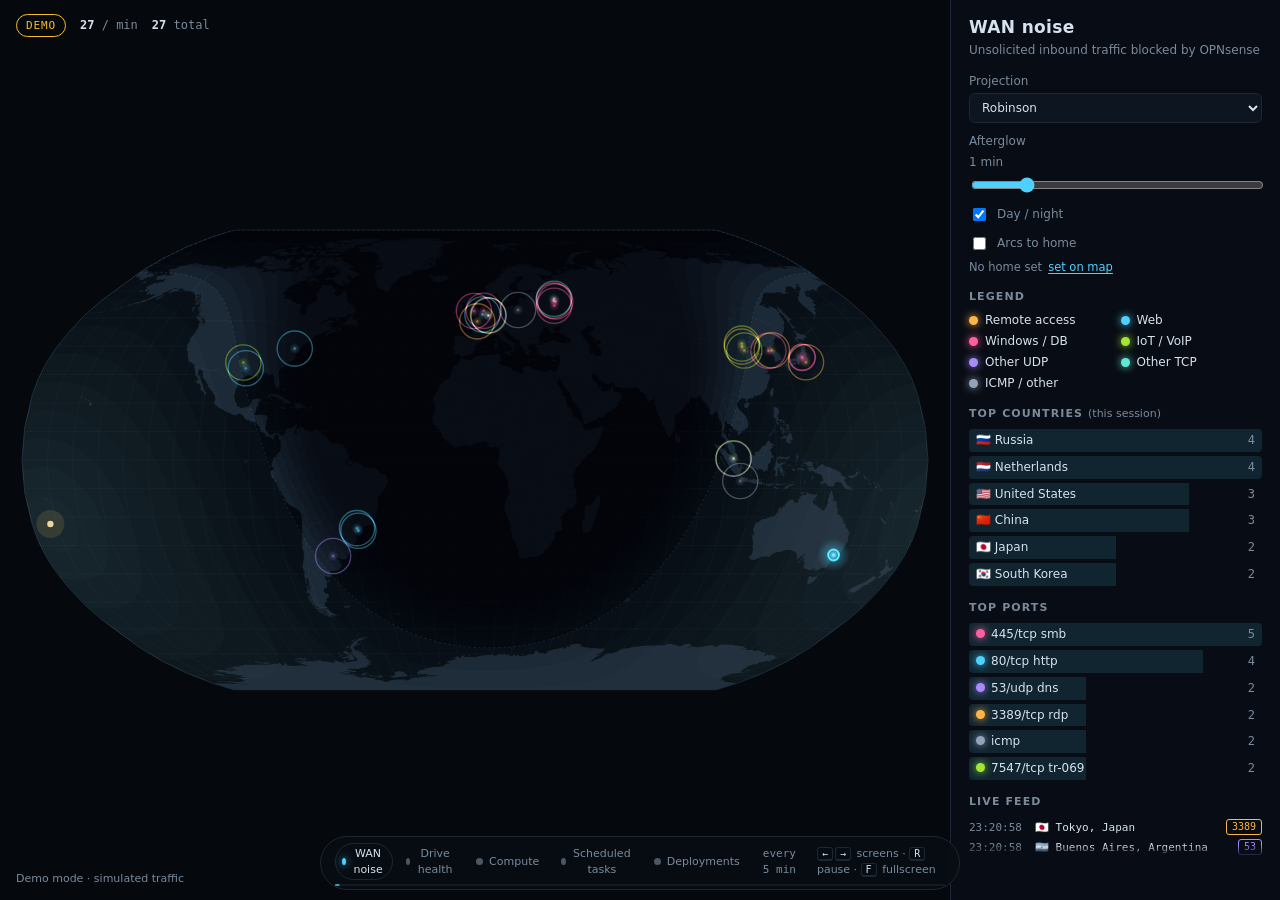
==== dashboard/static/index.html @ 75bf3685 "Export from homelab@262cb14" ====
<!doctype html>
<html lang="en">
<head>
<meta charset="utf-8">
<meta name="viewport" content="width=device-width, initial-scale=1">
<title>Rack Dashboard</title>
<link rel="stylesheet" href="style.css">
<link rel="stylesheet" href="smart.css">
<link rel="stylesheet" href="compute.css">
<link rel="stylesheet" href="tasks.css">
<link rel="stylesheet" href="deploy.css">
</head>
<body data-screen="noise">
<div id="screens">

  <!-- ===== Screen 1: WAN noise map ===== -->
  <section class="screen active" data-id="noise" data-title="WAN noise">
    <div id="app">
      <main id="stage">
        <svg id="map" aria-label="World map"></svg>
        <canvas id="fx"></canvas>
        <div id="hud">
          <span id="status" class="pill">connecting…</span>
          <span class="hud-stat"><b id="rate">0</b> / min</span>
          <span class="hud-stat"><b id="total">0</b> total</span>
        </div>
        <div id="tooltip" hidden></div>
        <div id="credit"></div>
      </main>

      <aside id="panel">
        <header>
          <h1>WAN noise</h1>
          <p class="sub">Unsolicited inbound traffic blocked by OPNsense</p>
        </header>

        <section class="controls">
          <label>Projection
            <select id="projection"></select>
          </label>
          <label>Afterglow <span id="fadeLabel"></span>
            <input id="fade" type="range" min="10" max="300" step="5">
          </label>
          <label class="check"><input id="dayNight" type="checkbox"> Day / night</label>
          <label class="check"><input id="arcs" type="checkbox"> Arcs to home</label>
          <div id="homeRow" class="hint"></div>
        </section>

        <section>
          <h2>Legend</h2>
          <ul id="legend"></ul>
        </section>

        <section>
          <h2>Top countries <span class="muted">(this session)</span></h2>
          <ol id="topCountries" class="bars"></ol>
        </section>

        <section>
          <h2>Top ports</h2>
          <ol id="topPorts" class="bars"></ol>
        </section>

        <section class="grow">
          <h2>Live feed</h2>
          <ul id="feed"></ul>
        </section>

        <footer class="keys">
          <kbd>P</kbd> projection · <kbd>H</kbd> panel
        </footer>
      </aside>
    </div>
  </section>

  <!-- ===== Screen 2: drive health (SMART) ===== -->
  <section class="screen" data-id="smart" data-title="Drive health">
    <div id="smart">
      <header class="smart-head">
        <div>
          <h1>Drive health</h1>
          <p class="sub">SMART data reported by each machine's agent</p>
        </div>
        <div id="smartSummary" class="chips"></div>
      </header>
      <div id="smartHosts" class="hosts"></div>
      <p id="smartEmpty" class="empty" hidden>No reports yet. Install an agent on a machine (see <code>dashboard/agents/README.md</code>).</p>
    </div>
  </section>

  <!-- ===== Screen 3: compute ===== -->
  <section class="screen" data-id="compute" data-title="Compute">
    <div id="compute">
      <header class="smart-head">
        <div>
          <h1>Compute</h1>
          <p class="sub">CPU, memory, GPU, network and disk, sampled every 10 s · charts show the last hour</p>
        </div>
        <div id="computeSummary" class="chips"></div>
      </header>
      <div id="computeHosts" class="chosts"></div>
      <p id="computeEmpty" class="empty" hidden>No metrics yet. Agents send them every 10 seconds once updated (see <code>dashboard/agents/README.md</code>).</p>
    </div>
  </section>

  <!-- ===== Screen 4: scheduled tasks ===== -->
  <section class="screen" data-id="tasks" data-title="Scheduled tasks">
    <div id="tasks">
      <header class="smart-head">
        <div>
          <h1>Scheduled tasks</h1>
          <p class="sub">Tasks in the <code>\Homelab\</code> folder of Task Scheduler on each host · mirror jobs report their own results</p>
        </div>
        <div id="tasksSummary" class="chips"></div>
      </header>
      <div id="tasksList"></div>
      <p id="tasksEmpty" class="empty" hidden>No scheduled tasks reported yet. Mirror jobs are defined in <code>backups/tasks.json</code> and created by Deploy all (see <code>backups/README.md</code>).</p>
    </div>
  </section>

  <!-- ===== Screen 5: deployments ===== -->
  <section class="screen" data-id="deploy" data-title="Deployments">
    <div id="deploy">
      <header class="smart-head">
        <div>
          <h1>Deployments</h1>
          <p class="sub">Each host pulls <code>main</code> by itself (optiplex-management every 2 min, the others every 15 min). Deploy all makes them all do it now.</p>
        </div>
        <div class="dhead-right">
          <div id="deploySummary" class="chips"></div>
          <div class="dactions"><span id="deployNote"></span><button id="deployAllBtn" type="button">Deploy all</button></div>
        </div>
      </header>
      <table class="dtable">
        <thead><tr><th>Host</th><th>Branch</th><th>Commit</th><th>Last check</th><th>Last change</th><th>Result</th><th>Git / agent</th><th></th></tr></thead>
        <tbody id="deployRows"></tbody>
      </table>
      <p id="deployEmpty" class="empty" hidden>No hosts reporting yet.</p>
      <p class="dhint">Hosts pick a deploy request up within 10 s and finish within about a minute. From a terminal:
        <code>curl -X POST -H 'X-Rack-Deploy: 1' http://optiplex-management.home.arpa:8080/api/deploy</code></p>
    </div>
  </section>

</div>

<!-- slideshow controls -->
<nav id="rotator" aria-label="Screens">
  <div id="dots"></div>
  <span id="rotState" class="rot-state"></span>
  <span class="rot-keys"><kbd>←</kbd><kbd>→</kbd> screens · <kbd>R</kbd> pause · <kbd>F</kbd> fullscreen</span>
  <div id="progress"><div id="progressFill"></div></div>
</nav>

<script src="vendor/d3.min.js"></script>
<script src="vendor/d3-geo-projection.min.js"></script>
<script src="vendor/topojson-client.min.js"></script>
<script src="transition.js"></script>
<script src="screens.js"></script>
<script src="noise.js"></script>
<script src="smart.js"></script>
<script src="compute.js"></script>
<script src="tasks.js"></script>
<script src="deploy.js"></script>
</body>
</html>
---- dashboard/static/style.css ----
:root {
  --bg: #05080d;
  --ocean: #060c13;
  --land: #1a2735;
  --border: #2b3c4d;
  --grat: rgba(120, 160, 200, 0.07);
  --text: #d6e2ee;
  --muted: #7a8b9c;
  --panel: rgba(9, 14, 21, 0.92);
  --line: #1c2733;
  --accent: #4fd1ff;
  --font: "Inter", system-ui, -apple-system, "Segoe UI", sans-serif;
  --mono: "JetBrains Mono", ui-monospace, "Cascadia Mono", Consolas, monospace;
}
* { box-sizing: border-box; }
html, body { margin: 0; height: 100%; background: var(--bg); color: var(--text); font: 13px/1.4 var(--font); overflow: hidden; }

#app { display: flex; height: 100vh; }
#stage { position: relative; flex: 1; min-width: 0; }
#map, #fx { position: absolute; inset: 0; width: 100%; height: 100%; display: block; }
#fx { pointer-events: none; }

#map .sphere { fill: var(--ocean); stroke: #1d2a37; stroke-width: 1; }
#map .grat { fill: none; stroke: var(--grat); stroke-width: 0.6; }
#map .land { fill: var(--land); }
#map .borders { fill: none; stroke: var(--border); stroke-width: 0.5; }
#map .day { fill: #9cc4ff; fill-opacity: 0.012; stroke: none; pointer-events: none; }
#map .night { fill: #01040a; fill-opacity: 0.16; stroke: none; pointer-events: none; }
#map .terminator { fill: none; stroke: #6f9fd8; stroke-opacity: 0.22; stroke-width: 0.8; stroke-dasharray: 2 3; }
#map .sun { fill: #ffe9a8; opacity: 0.9; }
#map .sun-glow { fill: #ffd56a; opacity: 0.12; }
#map .home { fill: none; stroke: #fff; stroke-width: 1.2; opacity: 0.8; }

#hud { position: absolute; top: 14px; left: 16px; display: flex; gap: 14px; align-items: center; font-family: var(--mono); font-size: 12px; color: var(--muted); }
#hud b { color: var(--text); font-weight: 600; }
.pill { padding: 3px 9px; border-radius: 999px; border: 1px solid currentColor; font-size: 11px; letter-spacing: 0.08em; text-transform: uppercase; }
.pill.live { color: #4ade80; }
.pill.demo { color: #fbbf24; }
.pill.off  { color: #f87171; }

#credit { position: absolute; left: 16px; bottom: 10px; font-size: 11px; color: var(--muted); }
#credit a { color: var(--muted); }

#tooltip { position: absolute; pointer-events: none; background: var(--panel); border: 1px solid var(--line); padding: 6px 9px; border-radius: 6px; font-family: var(--mono); font-size: 11px; white-space: nowrap; }

#panel { width: 330px; flex: none; background: var(--panel); border-left: 1px solid var(--line); display: flex; flex-direction: column; padding: 16px 18px; gap: 14px; overflow-y: auto; }
#panel.hidden { display: none; }
#panel h1 { margin: 0; font-size: 17px; letter-spacing: 0.02em; }
#panel h2 { margin: 0 0 8px; font-size: 11px; font-weight: 600; letter-spacing: 0.1em; text-transform: uppercase; color: var(--muted); }
.sub { margin: 2px 0 0; color: var(--muted); font-size: 12px; }
.muted { color: var(--muted); font-weight: 400; text-transform: none; letter-spacing: 0; }

.controls { display: grid; gap: 10px; }
.controls label { display: grid; gap: 4px; font-size: 12px; color: var(--muted); }
.controls label.check { display: flex; align-items: center; gap: 8px; }
select, input[type=range] { width: 100%; accent-color: var(--accent); }
select { background: #0d1520; color: var(--text); border: 1px solid var(--line); border-radius: 6px; padding: 6px 8px; font: inherit; }

#legend { list-style: none; margin: 0; padding: 0; display: grid; grid-template-columns: 1fr 1fr; gap: 4px 10px; font-size: 12px; }
#legend li { display: flex; align-items: center; gap: 7px; }
.dot { width: 9px; height: 9px; border-radius: 50%; flex: none; box-shadow: 0 0 8px currentColor; background: currentColor; }

.bars { list-style: none; margin: 0; padding: 0; display: grid; gap: 4px; }
.bars li { position: relative; display: flex; justify-content: space-between; padding: 3px 7px; font-size: 12px; border-radius: 4px; overflow: hidden; }
.bars li .fill { position: absolute; inset: 0 auto 0 0; background: rgba(79, 209, 255, 0.12); z-index: 0; }
.bars li span { position: relative; z-index: 1; }
.bars li .n { font-family: var(--mono); color: var(--muted); }

.grow { flex: 1 0 auto; min-height: 220px; display: flex; flex-direction: column; }
#feed { list-style: none; margin: 0; padding: 0; overflow: hidden; font-family: var(--mono); font-size: 11px;
  -webkit-mask-image: linear-gradient(to bottom, #000 70%, transparent); mask-image: linear-gradient(to bottom, #000 70%, transparent); }
#feed li { display: grid; grid-template-columns: 58px 1fr auto; gap: 8px; align-items: center; height: 20px; overflow: hidden;
  transition: height 0.3s ease-out, opacity 0.5s ease-out, transform 0.4s ease-out; }
#feed li.enter { height: 0; opacity: 0; transform: translateX(-8px); }
#feed .ts { color: var(--muted); }
#feed .where { overflow: hidden; text-overflow: ellipsis; white-space: nowrap; }
#feed .port { padding: 0 5px; border-radius: 3px; border: 1px solid currentColor; font-size: 10px; }

.keys { color: var(--muted); font-size: 11px; }
kbd { font-family: var(--mono); font-size: 10px; border: 1px solid var(--line); border-bottom-width: 2px; border-radius: 3px; padding: 0 4px; color: var(--text); }

@media (max-width: 760px) {
  #app { flex-direction: column; }
  #stage { flex: 1 1 60vh; }
  #panel { width: 100%; flex: 0 0 40vh; border-left: none; border-top: 1px solid var(--line); padding: 12px 16px; }
}

.hint { font-size: 11.5px; color: var(--muted); margin-top: -4px; }
.hint button { background: none; border: none; padding: 0; margin-left: 6px; color: var(--accent); font: inherit; cursor: pointer; text-decoration: underline; text-underline-offset: 2px; }
#stage.picking, #stage.picking * { cursor: crosshair; }
#pickBanner { position: absolute; top: 50px; left: 50%; transform: translateX(-50%); background: var(--panel); border: 1px solid var(--accent); color: var(--text); padding: 7px 14px; border-radius: 999px; font-size: 12px; }
---- dashboard/static/smart.css ----
/* ---------- slideshow shell ---------- */
#screens { position: fixed; inset: 0; }
.screen { position: absolute; inset: 0; visibility: hidden; opacity: 0; transition: opacity 0.6s ease, visibility 0s linear 0.6s; }
.screen.active { visibility: visible; opacity: 1; transition: opacity 0.6s ease; }
#app { height: 100%; }

#rotator { position: fixed; left: 50%; bottom: 10px; transform: translateX(-50%); z-index: 50;
  display: flex; align-items: center; gap: 14px; padding: 6px 14px 9px; border-radius: 999px;
  background: rgba(9, 14, 21, 0.75); border: 1px solid var(--line); backdrop-filter: blur(6px);
  font-size: 11px; color: var(--muted); opacity: 0.35; transition: opacity 0.4s ease; }
#rotator.awake, #rotator:hover { opacity: 1; }
#dots { display: flex; gap: 6px; }
.scr { display: flex; align-items: center; gap: 6px; background: none; border: 1px solid transparent; border-radius: 999px;
  padding: 2px 8px 2px 6px; color: var(--muted); font: inherit; cursor: pointer; }
.scr .pip { width: 7px; height: 7px; border-radius: 50%; background: var(--muted); opacity: 0.6; }
.scr.on { color: var(--text); border-color: var(--line); }
.scr.on .pip { background: var(--accent); opacity: 1; box-shadow: 0 0 8px var(--accent); }
.rot-state { font-family: var(--mono); }
.rot-keys kbd { margin-right: 2px; }
#progress { position: absolute; left: 14px; right: 14px; bottom: 3px; height: 2px; border-radius: 2px; background: rgba(255, 255, 255, 0.06); overflow: hidden; }
#progressFill { height: 100%; background: var(--accent); transform-origin: left; transform: scaleX(0); opacity: 0.7; }
#rotator.paused #progress { display: none; }
#credit { bottom: 14px; }

#waveFx { position: fixed; inset: 0; z-index: 40; pointer-events: none; display: none; }
#waveFx.on { display: block; }

/* ---------- health levels ---------- */
:root { --ok: #4ade80; --warn: #fbbf24; --crit: #f87171; --unknown: #94a3b8; }
.lv-ok { --lv: var(--ok); }
.lv-warn { --lv: var(--warn); }
.lv-crit { --lv: var(--crit); }
.lv-unknown { --lv: var(--unknown); }
span.lv-warn, span.lv-crit, span.lv-unknown, .when.lv-warn { color: var(--lv); }
.sd { width: 9px; height: 9px; border-radius: 50%; background: var(--lv, var(--ok)); box-shadow: 0 0 8px var(--lv, var(--ok)); flex: none; }
.drive.lv-ok .sd { box-shadow: none; opacity: 0.8; }
.sd.big { width: 11px; height: 11px; }

/* ---------- drive health screen ---------- */
#smart { height: 100%; overflow-y: auto; padding: 22px 28px 60px; display: flex; flex-direction: column; gap: 16px; }
.smart-head { display: flex; justify-content: space-between; align-items: flex-end; gap: 20px; }
.smart-head h1 { margin: 0; font-size: 20px; letter-spacing: 0.02em; }
.chips { display: flex; gap: 8px; flex-wrap: wrap; justify-content: flex-end; }
.chip { font-family: var(--mono); font-size: 12px; padding: 4px 10px; border-radius: 999px; border: 1px solid var(--line); color: var(--muted); }
.chip.lv-ok, .chip.lv-warn, .chip.lv-crit, .chip.lv-unknown { color: var(--lv); border-color: color-mix(in srgb, var(--lv) 45%, transparent); }
.empty { color: var(--muted); }

.hosts { columns: 2 640px; column-gap: 16px; }
.host { break-inside: avoid; margin: 0 0 16px; background: var(--panel); border: 1px solid var(--line); border-radius: 10px; overflow: hidden;
  border-top: 2px solid var(--lv); }
.host.lv-ok { border-top-color: color-mix(in srgb, var(--ok) 50%, var(--line)); }
.host.stale { opacity: 0.6; border-top-color: var(--warn); }
.host header { display: flex; align-items: center; gap: 10px; padding: 10px 14px; border-bottom: 1px solid var(--line); }
.host h2 { margin: 0; font-size: 15px; font-weight: 600; }
.host .os { font-size: 11px; color: var(--muted); border: 1px solid var(--line); border-radius: 4px; padding: 0 5px; }
.host .count { color: var(--muted); font-size: 12px; }
.host .when { margin-left: auto; font-family: var(--mono); font-size: 11px; color: var(--muted); }
.host-errors { padding: 6px 14px; font-size: 11.5px; color: var(--muted); border-bottom: 1px solid var(--line); }

.drives { padding: 4px 0 6px; }
.drive { display: grid; grid-template-columns: 14px minmax(0, 1fr) 120px 56px 40px 48px 150px; align-items: center; gap: 10px;
  padding: 4px 14px; font-size: 12.5px; }
.drive.head { font-size: 10px; text-transform: uppercase; letter-spacing: 0.1em; color: var(--muted); padding-bottom: 2px; }
.drive:not(.head):nth-child(odd) { background: rgba(255, 255, 255, 0.015); }
.drive.lv-warn, .drive.lv-crit, .drive.lv-unknown { background: color-mix(in srgb, var(--lv) 9%, transparent) !important; }
.dname { display: flex; flex-direction: column; min-width: 0; }
.dname b { font-weight: 500; white-space: nowrap; overflow: hidden; text-overflow: ellipsis; }
.dname .dim { font-size: 10.5px; color: var(--muted); white-space: nowrap; overflow: hidden; text-overflow: ellipsis; }
.tags { display: flex; gap: 4px; flex-wrap: wrap; }
.tag { font-size: 10px; border: 1px solid var(--line); border-radius: 3px; padding: 0 4px; color: var(--muted); white-space: nowrap; }
.tag.outdated { color: var(--warn); border-color: color-mix(in srgb, var(--warn) 45%, transparent); }
.tag.pool { color: var(--accent); border-color: color-mix(in srgb, var(--accent) 35%, transparent); }
.num { text-align: right; }
.metric { color: var(--muted); font-size: 11.5px; white-space: nowrap; overflow: hidden; text-overflow: ellipsis; }
.num.lv-warn, .num.lv-crit { color: var(--lv); font-weight: 600; }
.reasons { grid-column: 2 / -1; display: flex; flex-wrap: wrap; gap: 4px 14px; font-size: 11.5px; margin-top: -1px; }
.notes { grid-column: 2 / -1; font-size: 11px; color: var(--muted); margin-top: -1px; }
.notes span::before { content: "ⓘ "; }
.reasons span::before { content: "▲ "; font-size: 9px; }
.mono { font-family: var(--mono); }

@media (max-width: 760px) {
  .hosts { columns: 1; }
  .drive { grid-template-columns: 14px minmax(0, 1fr) 46px 60px; }
  .drive > :nth-child(3), .drive > :nth-child(4), .drive > :nth-child(6) { display: none; }

}
---- dashboard/static/compute.css ----
/* ---------- compute screen ---------- */
#compute { height: 100%; overflow-y: auto; padding: 22px 28px 60px; display: flex; flex-direction: column; gap: 14px; }
.chosts { display: grid; grid-template-columns: repeat(auto-fit, minmax(640px, 1fr)); gap: 14px; }
.chost { background: var(--panel); border: 1px solid var(--line); border-top: 2px solid var(--lv); border-radius: 10px; overflow: hidden; }
.chost.lv-ok { border-top-color: color-mix(in srgb, var(--ok) 50%, var(--line)); }
.chost.stale { opacity: 0.55; border-top-color: var(--warn); }
.chost header { display: flex; align-items: center; gap: 10px; padding: 9px 14px; border-bottom: 1px solid var(--line); min-width: 0; }
.chost h2 { margin: 0; font-size: 15px; font-weight: 600; white-space: nowrap; }
.chost .os { font-size: 11px; color: var(--muted); border: 1px solid var(--line); border-radius: 4px; padding: 0 5px; }
.chost .model { color: var(--muted); font-size: 11.5px; white-space: nowrap; overflow: hidden; text-overflow: ellipsis; min-width: 0; }
.chost .when { margin-left: auto; font-family: var(--mono); font-size: 11px; color: var(--muted); white-space: nowrap; }
.tag.warn { color: var(--warn); border-color: color-mix(in srgb, var(--warn) 45%, transparent); }
.creasons { display: flex; flex-wrap: wrap; gap: 4px 14px; padding: 5px 14px 0; font-size: 11.5px; }

.cgrid { display: grid; grid-template-columns: repeat(3, minmax(0, 1fr)); gap: 10px 16px; padding: 10px 14px 12px; }
.blk { min-width: 0; display: flex; flex-direction: column; gap: 3px; }
.blk .lab { font-size: 10px; text-transform: uppercase; letter-spacing: 0.1em; color: var(--muted); display: flex; gap: 8px; align-items: center; }
.blk .lab .dim { text-transform: none; letter-spacing: 0; color: var(--muted); opacity: 0.8; white-space: nowrap; overflow: hidden; text-overflow: ellipsis; }
.blk .big { font-family: var(--mono); font-size: 26px; font-weight: 600; line-height: 1.05; }
.blk .big small { font-size: 13px; color: var(--muted); margin-left: 2px; }
.blk .big.lv-warn, .blk .big.lv-crit { color: var(--lv); }
.blk .facts { font-family: var(--mono); font-size: 11px; color: var(--muted); white-space: nowrap; overflow: hidden; text-overflow: ellipsis; }
.blk .facts .lv-warn, .blk .facts .lv-crit { color: var(--lv); }
.kv { display: flex; justify-content: space-between; gap: 8px; font-size: 11.5px; }
.kv .k { color: var(--muted); white-space: nowrap; overflow: hidden; text-overflow: ellipsis; min-width: 0; }
.kv .k em { font-style: normal; font-size: 10px; border: 1px solid var(--line); border-radius: 3px; padding: 0 3px; }
.kv .v { font-family: var(--mono); white-space: nowrap; }

.spark { width: 100%; height: 46px; display: block; overflow: visible; }
.spark polyline { fill: none; stroke-width: 1.4; vector-effect: non-scaling-stroke; }
.spark .area { stroke: none; opacity: 0.12; }
.c-cpu .s0 { stroke: var(--accent); } .c-cpu .area { fill: var(--accent); }
.c-mem .s0 { stroke: #a78bfa; } .c-mem .area { fill: #a78bfa; }
.c-gpu .s0 { stroke: #4ade80; } .c-gpu .area { fill: #4ade80; }
.c-net .s0, .c-disk .s0 { stroke: #38bdf8; } .c-net .area, .c-disk .area { fill: #38bdf8; }
.c-net .s1, .c-disk .s1 { stroke: #f59e0b; }
.legend { display: inline-flex; gap: 4px; align-items: center; text-transform: none; letter-spacing: 0; }
.legend i { width: 8px; height: 2px; display: inline-block; margin-left: 4px; }
.legend .l0 { background: #38bdf8; } .legend .l1 { background: #f59e0b; }

.bar { height: 4px; border-radius: 2px; background: rgba(255, 255, 255, 0.07); overflow: hidden; }
.bar b { display: block; height: 100%; background: #a78bfa; opacity: 0.8; }
.gpu .bar b { background: #4ade80; }

/* per-core strip: hue from accent (idle) to amber/red (busy) */
.cores { display: grid; grid-template-columns: repeat(var(--cols), 1fr); gap: 2px; margin-top: 3px; }
.cores i { height: 7px; border-radius: 1px;
  background: color-mix(in srgb, color-mix(in srgb, #f87171 calc(var(--u) * 100%), var(--accent)) calc(15% + var(--u) * 85%), rgba(255,255,255,0.05)); }

@media (max-width: 760px) {
  .chosts { grid-template-columns: 1fr; }
  .cgrid { grid-template-columns: repeat(2, minmax(0, 1fr)); }
}
---- dashboard/static/tasks.css ----
/* ---------- scheduled tasks screen ---------- */
#tasks { height: 100%; overflow-y: auto; padding: 22px 28px 60px; display: flex; flex-direction: column; gap: 16px; }
.lv-run { --lv: var(--accent); }
#tasksList { display: grid; grid-template-columns: repeat(auto-fit, minmax(760px, 1fr)); gap: 16px; }
.tcard { background: var(--panel); border: 1px solid var(--line); border-top: 2px solid var(--lv); border-radius: 10px;
  padding: 0 0 14px; display: flex; flex-direction: column; gap: 12px; min-width: 0; }
.tcard.lv-ok { border-top-color: color-mix(in srgb, var(--ok) 50%, var(--line)); }
.tcard.stale { opacity: 0.55; }
.tcard header { display: flex; align-items: center; gap: 10px; padding: 11px 16px; border-bottom: 1px solid var(--line); }
.tcard h2 { margin: 0; font-size: 16px; font-weight: 600; }
.tcard .thealth { font-size: 12px; color: var(--lv); }
.tcard .tnext { margin-left: auto; font-family: var(--mono); font-size: 12px; color: var(--muted); white-space: nowrap; }
.tpath { padding: 0 16px; display: flex; gap: 10px; align-items: center; min-width: 0; font-size: 12px; }
.tpath code { font-family: var(--mono); font-size: 12px; color: var(--text); background: rgba(255,255,255,0.04); border: 1px solid var(--line);
  border-radius: 4px; padding: 2px 7px; overflow: hidden; text-overflow: ellipsis; white-space: nowrap; }
.tpath .arrow { color: var(--muted); }
.tlast { padding: 0 16px; font-size: 13.5px; }
.tlast b { font-weight: 600; color: var(--lv); }
.tlast .dim, .tpath.dim, .terrs .dim { color: var(--muted); }

.tstats { display: grid; grid-template-columns: repeat(4, minmax(0, 1fr)); gap: 10px; padding: 0 16px; }
.tstat { display: flex; flex-direction: column; gap: 2px; padding: 9px 12px; border: 1px solid var(--line); border-radius: 8px; min-width: 0; }
.tstat .k { font-size: 10px; text-transform: uppercase; letter-spacing: 0.1em; color: var(--muted); }
.tstat .v { font-family: var(--mono); font-size: 16px; font-weight: 600; white-space: nowrap; overflow: hidden; text-overflow: ellipsis; }
.tstat .s { font-family: var(--mono); font-size: 11.5px; color: var(--muted); }
.tstat.bad { border-color: color-mix(in srgb, var(--crit) 45%, var(--line)); }
.tstat.bad .v { color: var(--crit); }

.terrs { margin: 0 16px; padding: 8px 12px; border-radius: 8px; background: color-mix(in srgb, var(--crit) 8%, transparent);
  border: 1px solid color-mix(in srgb, var(--crit) 30%, transparent); font-family: var(--mono); font-size: 11.5px; display: grid; gap: 3px; }
.terrs div { white-space: nowrap; overflow: hidden; text-overflow: ellipsis; }

.thist { margin: 0 16px; height: 54px; display: flex; align-items: flex-end; gap: 3px; }
.thist.empty { height: auto; color: var(--muted); font-size: 12px; }
.thist i { flex: 1; min-width: 3px; max-width: 26px; border-radius: 2px 2px 0 0; background: var(--lv); opacity: 0.75; }
.thist i.lv-ok { opacity: 0.45; }
.thist i:last-child { opacity: 1; }
.thist-axis { margin: -6px 16px 0; display: flex; justify-content: space-between; font-family: var(--mono); font-size: 10.5px; color: var(--muted); }
---- dashboard/static/deploy.css ----
/* ---------- deployments screen ---------- */
#deploy { height: 100%; overflow-y: auto; padding: 22px 28px 60px; display: flex; flex-direction: column; gap: 18px; }
.dhead-right { display: flex; flex-direction: column; align-items: flex-end; gap: 10px; }
.dactions { display: flex; align-items: center; gap: 12px; }
#deployAllBtn { font: 600 13px var(--font); color: #061018; background: var(--accent); border: 1px solid var(--accent);
  border-radius: 8px; padding: 8px 18px; cursor: pointer; letter-spacing: 0.02em; }
#deployAllBtn:hover:not(:disabled) { filter: brightness(1.1); }
#deployAllBtn:disabled { background: transparent; color: var(--muted); border-color: var(--line); cursor: default; }
#deployNote { font-size: 12px; color: var(--crit); }

.dtable { width: 100%; border-collapse: separate; border-spacing: 0; background: var(--panel); border: 1px solid var(--line); border-radius: 10px; overflow: hidden; }
.dtable th { text-align: left; font-size: 10px; font-weight: 500; text-transform: uppercase; letter-spacing: 0.1em; color: var(--muted);
  padding: 10px 14px; border-bottom: 1px solid var(--line); white-space: nowrap; }
.dtable td { padding: 14px; border-bottom: 1px solid var(--line); vertical-align: top; font-size: 13px; }
.dtable tr:last-child td { border-bottom: none; }
.dtable tr.lv-warn td, .dtable tr.lv-crit td { background: color-mix(in srgb, var(--lv) 6%, transparent); }
.dtable td > .dim, .dtable .dim { display: block; color: var(--muted); font-size: 11px; margin-top: 3px; font-family: var(--mono); }
.dtable .num { font-family: var(--mono); font-size: 12.5px; white-space: nowrap; text-align: left; }
.hostc { white-space: nowrap; }
.hostc .sd { display: inline-block; margin-right: 9px; vertical-align: 1px; }
.hostc b { font-weight: 600; font-size: 14px; }
.hostc .os { display: block; margin: 3px 0 0 18px; font-size: 11px; color: var(--muted); }
.tag.branch { font-family: var(--mono); font-size: 11.5px; color: var(--accent); border-color: color-mix(in srgb, var(--accent) 35%, transparent); padding: 1px 6px; }
.commitc { min-width: 300px; }
.commitc .hash { font-family: var(--mono); font-size: 13px; font-weight: 600; margin-right: 8px; }
.commitc .hash.behind { color: var(--warn); }
.commitc .subj { color: var(--text); }
.resc .res { font-size: 12.5px; }
.res.lv-ok { color: var(--muted); }
.res.lv-warn, .res.lv-crit, .res.lv-unknown { color: var(--lv); }
.progc { width: 150px; text-align: right; white-space: nowrap; }
.dhint { color: var(--muted); font-size: 12px; line-height: 1.6; max-width: 900px; }
.dhint code { white-space: nowrap; font-family: var(--mono); font-size: 11.5px; background: rgba(255,255,255,0.04); border: 1px solid var(--line); border-radius: 4px; padding: 1px 5px; color: var(--text); }
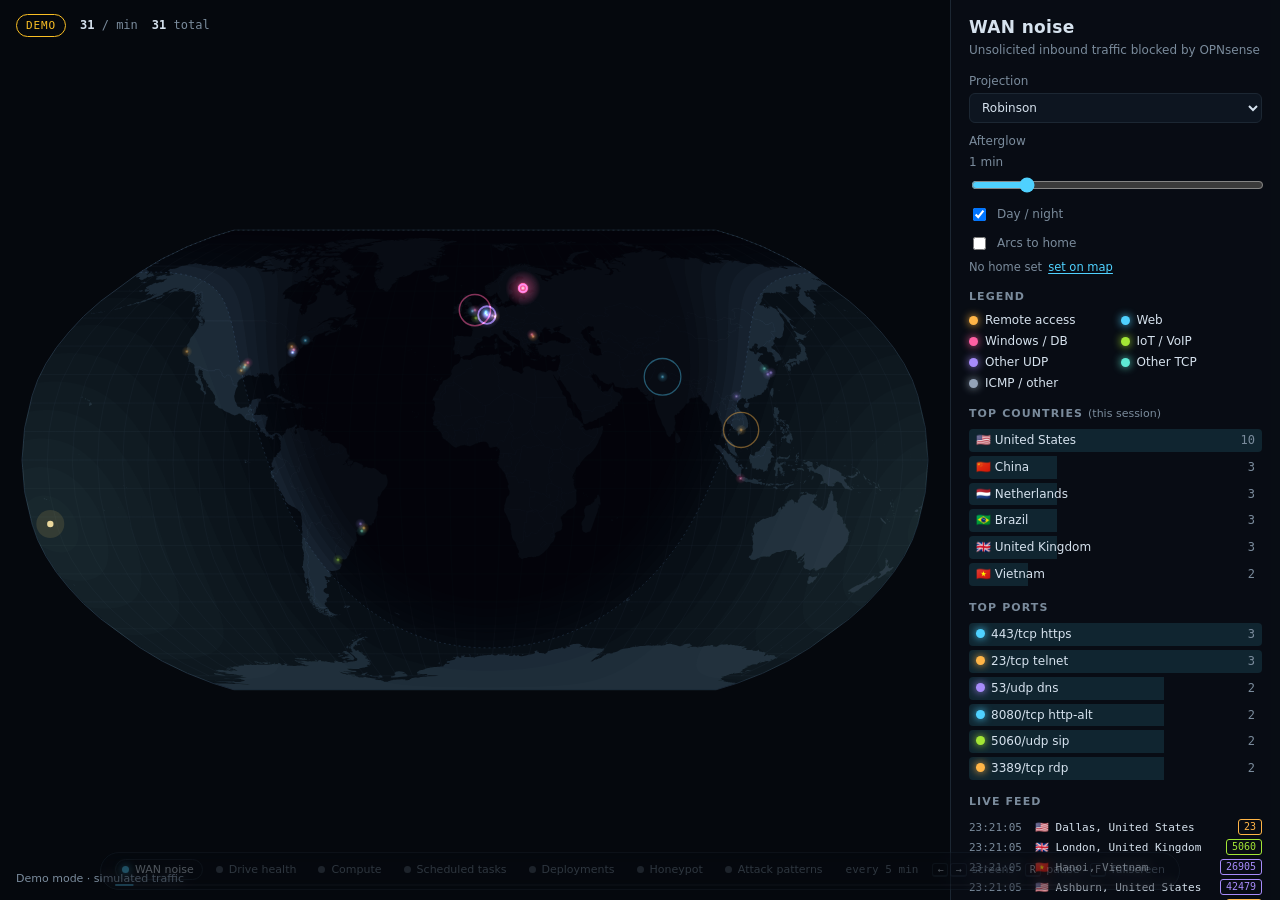
==== commit e41cf1e4: "Export from homelab@8ad4c19" ====
--- a/dashboard/static/index.html
+++ b/dashboard/static/index.html
@@ -9,6 +9,8 @@
 <link rel="stylesheet" href="compute.css">
 <link rel="stylesheet" href="tasks.css">
 <link rel="stylesheet" href="deploy.css">
+<link rel="stylesheet" href="honeypot.css">
+<link rel="stylesheet" href="patterns.css">
 </head>
 <body data-screen="noise">
 <div id="screens">
@@ -141,6 +143,53 @@
     </div>
   </section>
 
+  <!-- ===== Screen 6: honeypot ===== -->
+  <section class="screen" data-id="honeypot" data-title="Honeypot">
+    <div id="honeypot">
+      <header class="smart-head">
+        <div>
+          <h1>Honeypot</h1>
+          <p class="sub" id="hpSub">Cowrie SSH/Telnet honeypot · last 24 h</p>
+        </div>
+        <div id="hpSummary" class="chips"></div>
+      </header>
+      <div id="hpStats"></div>
+      <div id="hpMapWrap" class="hpanel"><svg id="hpMap" aria-label="Where attackers connect from"></svg></div>
+      <div id="hpTimeline" class="hpanel"></div>
+      <div id="hpSide">
+        <div class="hpanel"><h2>Recent shell sessions <span class="muted">· what they typed</span></h2><div id="hpShells"></div></div>
+        <div class="hpanel"><h2>Live feed</h2><ul id="hpFeed"></ul></div>
+      </div>
+      <div id="hpTops">
+        <div id="hpUsers"></div><div id="hpPasswords"></div><div id="hpCommands"></div><div id="hpCountries"></div><div id="hpClients"></div>
+      </div>
+    </div>
+  </section>
+
+  <!-- ===== Screen 7: attack patterns ===== -->
+  <section class="screen" data-id="patterns" data-title="Attack patterns">
+    <div id="patterns">
+      <header class="smart-head">
+        <div>
+          <h1>Attack patterns</h1>
+          <p class="sub">Honeypot shell sessions over 30 days, grouped by the script they ran (URLs, file names and keys normalized) · summaries are rule-based</p>
+        </div>
+        <div id="patSummary" class="chips"></div>
+      </header>
+      <div id="patTable" class="ppanel">
+        <table>
+          <thead><tr><th>#</th><th>Pattern</th><th class="n">24 h</th><th class="n">30 d</th><th class="n">IPs</th><th class="n">Countries</th><th>Spread</th><th class="n">First seen</th><th class="n">Last seen</th><th>14 days</th></tr></thead>
+          <tbody id="patRows"></tbody>
+        </table>
+      </div>
+      <div id="patSpot" class="ppanel"></div>
+      <div id="patBottom">
+        <div class="ppanel"><h2>New in the last 24 h</h2><ul id="patNew"></ul></div>
+        <div class="ppanel"><h2>Unrecognized commands <span class="muted">· no rule matched yet: candidates for new rules</span></h2><ol id="patUnrec" class="bars"></ol></div>
+      </div>
+    </div>
+  </section>
+
 </div>
 
 <!-- slideshow controls -->
@@ -161,5 +210,7 @@
 <script src="compute.js"></script>
 <script src="tasks.js"></script>
 <script src="deploy.js"></script>
+<script src="honeypot.js"></script>
+<script src="patterns.js"></script>
 </body>
 </html>
--- a/dashboard/static/smart.css
+++ b/dashboard/static/smart.css
@@ -10,12 +10,13 @@
   font-size: 11px; color: var(--muted); opacity: 0.35; transition: opacity 0.4s ease; }
 #rotator.awake, #rotator:hover { opacity: 1; }
 #dots { display: flex; gap: 6px; }
-.scr { display: flex; align-items: center; gap: 6px; background: none; border: 1px solid transparent; border-radius: 999px;
+.scr { display: flex; align-items: center; gap: 6px; white-space: nowrap; background: none; border: 1px solid transparent; border-radius: 999px;
   padding: 2px 8px 2px 6px; color: var(--muted); font: inherit; cursor: pointer; }
 .scr .pip { width: 7px; height: 7px; border-radius: 50%; background: var(--muted); opacity: 0.6; }
 .scr.on { color: var(--text); border-color: var(--line); }
 .scr.on .pip { background: var(--accent); opacity: 1; box-shadow: 0 0 8px var(--accent); }
-.rot-state { font-family: var(--mono); }
+.rot-state { font-family: var(--mono); white-space: nowrap; }
+.rot-keys { white-space: nowrap; }
 .rot-keys kbd { margin-right: 2px; }
 #progress { position: absolute; left: 14px; right: 14px; bottom: 3px; height: 2px; border-radius: 2px; background: rgba(255, 255, 255, 0.06); overflow: hidden; }
 #progressFill { height: 100%; background: var(--accent); transform-origin: left; transform: scaleX(0); opacity: 0.7; }
--- a/dashboard/static/honeypot.css
+++ b/dashboard/static/honeypot.css
@@ -0,0 +1,76 @@
+/* ---------- honeypot screen ---------- */
+#honeypot { height: 100%; padding: 22px 28px 56px; display: grid; gap: 14px;
+  grid-template-columns: minmax(0, 1fr) 440px; grid-template-rows: auto auto minmax(0, 1fr) auto auto;
+  grid-template-areas: "head head" "stats stats" "map side" "tl side" "tops tops"; }
+#honeypot > .smart-head { grid-area: head; }
+#hpStats { grid-area: stats; display: grid; grid-template-columns: repeat(6, minmax(0, 1fr)); gap: 10px; }
+.hstat { display: flex; flex-direction: column; gap: 2px; padding: 10px 14px; background: var(--panel); border: 1px solid var(--line); border-radius: 10px; min-width: 0; }
+.hstat .k { font-size: 10px; text-transform: uppercase; letter-spacing: 0.1em; color: var(--muted); }
+.hstat .v { font-family: var(--mono); font-size: 24px; font-weight: 600; }
+.hstat .s { font-size: 11.5px; color: var(--muted); white-space: nowrap; overflow: hidden; text-overflow: ellipsis; }
+.hstat.warn .v { color: var(--warn); }
+.hstat.crit .v { color: var(--crit); }
+
+.hpanel { background: var(--panel); border: 1px solid var(--line); border-radius: 10px; padding: 12px 14px; min-width: 0; min-height: 0; }
+.hpanel h2, #hpTops h2 { margin: 0 0 8px; font-size: 11px; font-weight: 600; letter-spacing: 0.1em; text-transform: uppercase; color: var(--muted); }
+#hpMapWrap { grid-area: map; position: relative; padding: 0; overflow: hidden; }
+#hpMap { position: absolute; inset: 0; width: 100%; height: 100%; display: block; }
+#hpMap .land { fill: var(--land); }
+#hpMap .borders { fill: none; stroke: var(--border); stroke-width: 0.5; }
+#hpMap .pt { fill: var(--crit); fill-opacity: 0.35; stroke: var(--crit); stroke-opacity: 0.7; stroke-width: 0.8; }
+#hpMap .pt.fresh { fill-opacity: 0.6; stroke-opacity: 1; }
+#hpMap .pulse { fill: none; stroke: var(--crit); stroke-width: 1.2; transform-box: fill-box; transform-origin: center; animation: hpPulse 2.4s ease-out infinite; }
+@keyframes hpPulse { from { transform: scale(1); opacity: 0.9; } to { transform: scale(3.2); opacity: 0; } }
+@media (prefers-reduced-motion: reduce) { #hpMap .pulse { animation: none; opacity: 0; } }
+
+#hpTimeline { grid-area: tl; }
+#hpTimeline svg { width: 100%; height: 70px; display: block; }
+#hpTimeline .b { fill: var(--accent); fill-opacity: 0.35; }
+#hpTimeline .sh { fill: var(--warn); fill-opacity: 0.9; }
+#hpTimeline .key { display: inline-block; width: 9px; height: 9px; border-radius: 2px; vertical-align: -1px; }
+#hpTimeline .key.sh { background: var(--warn); }
+#hpTimeline .axis { display: flex; justify-content: space-between; font-family: var(--mono); font-size: 10.5px; color: var(--muted); margin-top: 3px; }
+
+#hpSide { grid-area: side; display: grid; grid-template-rows: minmax(0, 1.15fr) minmax(0, 1fr); gap: 14px; min-height: 0; }
+#hpSide .hpanel { display: flex; flex-direction: column; overflow: hidden; }
+#hpShells { display: grid; gap: 8px; overflow: hidden; align-content: start; flex: 1; min-height: 0; }
+.shell { border: 1px solid var(--line); border-left: 2px solid var(--warn); border-radius: 0 6px 6px 0; padding: 7px 10px; min-width: 0; }
+.shell header { display: flex; justify-content: space-between; gap: 8px; font-size: 12px; }
+.shell header b { font-family: var(--mono); color: var(--warn); font-weight: 600; white-space: nowrap; overflow: hidden; text-overflow: ellipsis; }
+.shell header span { color: var(--muted); white-space: nowrap; overflow: hidden; text-overflow: ellipsis; }
+.shell .tags { display: flex; flex-wrap: wrap; gap: 4px; margin-top: 5px; align-items: center; }
+.shell .ncmd { margin-left: auto; font-family: var(--mono); font-size: 10.5px; color: var(--muted); }
+.shell .sum { margin: 5px 0 0; font-size: 12.5px; line-height: 1.4; }
+.shell .pline { margin-top: 4px; font-family: var(--mono); font-size: 10.5px; color: var(--muted); }
+.pnew { color: var(--warn); border: 1px solid currentColor; border-radius: 3px; padding: 0 4px; font-size: 10px; }
+.tag { font-style: normal; font-family: var(--mono); font-size: 10px; padding: 0 5px; border-radius: 3px; border: 1px solid currentColor; color: var(--muted); white-space: nowrap; }
+.tag.t-recon { color: #93c5fd; }
+.tag.t-persistence, .tag.t-cover-tracks { color: #f0abfc; }
+.tag.t-malware-drop, .tag.t-execution { color: var(--crit); }
+.tag.t-miner-hunt { color: #fdba74; }
+.tag.t-credential-access { color: var(--warn); }
+.tag.t-iot-probe { color: #5eead4; }
+.shell pre { margin: 5px 0 0; font-family: var(--mono); font-size: 11px; line-height: 1.45; white-space: pre; overflow: hidden; text-overflow: ellipsis; color: var(--text); }
+.shell .ps { color: var(--accent); }
+.shell .dim { color: var(--muted); }
+.shell .dls { margin-top: 4px; display: grid; gap: 2px; font-family: var(--mono); font-size: 11px; color: var(--crit); }
+.shell .dls span { white-space: nowrap; overflow: hidden; text-overflow: ellipsis; }
+.shell .dls em { font-style: normal; font-size: 10px; border: 1px solid currentColor; border-radius: 3px; padding: 0 4px; margin-left: 4px; }
+
+#hpFeed { list-style: none; margin: 0; padding: 0; overflow: hidden; font-family: var(--mono); font-size: 11px; display: grid; gap: 2px; align-content: start; }
+#hpFeed li { display: grid; grid-template-columns: 30px 128px 62px minmax(0, 1fr); gap: 8px; align-items: center; height: 19px; }
+#hpFeed .t { color: var(--muted); text-align: right; }
+#hpFeed .who { white-space: nowrap; overflow: hidden; text-overflow: ellipsis; }
+#hpFeed .txt { white-space: nowrap; overflow: hidden; text-overflow: ellipsis; }
+#hpFeed .kind { font-size: 10px; text-align: center; border-radius: 3px; border: 1px solid currentColor; padding: 0 4px; color: var(--muted); }
+#hpFeed .kind.fail { color: #f0a0a0; }
+#hpFeed .kind.ok { color: var(--warn); }
+#hpFeed .kind.cmd { color: var(--accent); }
+#hpFeed .kind.dl { color: var(--crit); }
+
+#hpTops { grid-area: tops; display: grid; grid-template-columns: 1fr 1fr 2fr 1fr 1.3fr; gap: 14px; }
+#hpTops > div { background: var(--panel); border: 1px solid var(--line); border-radius: 10px; padding: 12px 14px; min-width: 0; }
+#hpTops .bars li { gap: 8px; }
+#hpTops .bars .lbl { white-space: nowrap; overflow: hidden; text-overflow: ellipsis; min-width: 0; }
+#hpTops code { font-family: var(--mono); font-size: 11px; }
+#honeypot .none { color: var(--muted); font-size: 12px; }
--- a/dashboard/static/patterns.css
+++ b/dashboard/static/patterns.css
@@ -0,0 +1,59 @@
+/* ---------- attack patterns screen ---------- */
+#patterns { height: 100%; padding: 22px 28px 56px; display: grid; gap: 14px;
+  grid-template-columns: minmax(0, 1fr) 560px; grid-template-rows: auto minmax(0, 1fr) auto;
+  grid-template-areas: "head head" "table spot" "bottom bottom"; }
+#patterns > .smart-head { grid-area: head; }
+#patterns .ppanel { background: var(--panel); border: 1px solid var(--line); border-radius: 10px; padding: 12px 14px; min-width: 0; min-height: 0; overflow: hidden; }
+#patterns h2, #patterns h4 { margin: 0 0 8px; font-size: 11px; font-weight: 600; letter-spacing: 0.1em; text-transform: uppercase; color: var(--muted); }
+#patterns h4 { margin: 12px 0 6px; }
+#patterns .none { color: var(--muted); font-size: 12px; }
+#patterns .dim { color: var(--muted); }
+
+#patTable { grid-area: table; padding: 0; }
+#patTable table { width: 100%; border-collapse: collapse; font-size: 12.5px; }
+#patTable th { text-align: left; font-size: 10px; font-weight: 600; letter-spacing: 0.08em; text-transform: uppercase; color: var(--muted);
+  padding: 10px 10px 8px; border-bottom: 1px solid var(--line); white-space: nowrap; }
+#patTable th.n, #patTable td.n { text-align: right; font-family: var(--mono); }
+#patTable td { padding: 6px 10px; border-bottom: 1px solid rgba(255, 255, 255, 0.03); vertical-align: middle; white-space: nowrap; }
+#patTable td.rk { color: var(--muted); font-family: var(--mono); width: 26px; }
+#patTable td.lbl { white-space: normal; min-width: 220px; }
+#patTable td.lbl b { font-weight: 600; }
+#patTable .tags { display: flex; gap: 4px; flex-wrap: wrap; margin-top: 3px; }
+#patTable .peek { font-family: var(--mono); font-size: 10.5px; color: var(--muted); white-space: nowrap; overflow: hidden; text-overflow: ellipsis; max-width: 420px; align-self: center; }
+#patTable tr.on td { background: color-mix(in srgb, var(--accent) 8%, transparent); }
+#patTable tr.on td.rk { color: var(--accent); }
+#patTable .chip { font-size: 10.5px; padding: 1px 7px; }
+.spark { width: 84px; height: 18px; display: block; }
+.spark rect { fill: var(--accent); opacity: 0.45; }
+.spark rect.today { opacity: 1; }
+
+#patSpot { grid-area: spot; display: flex; flex-direction: column; }
+#patSpot .spot-head { display: flex; justify-content: space-between; align-items: baseline; }
+#patSpot .fp { font-family: var(--mono); font-size: 11px; color: var(--muted); }
+#patSpot h3 { margin: 2px 0 6px; font-size: 18px; font-weight: 600; }
+#patSpot .tags { display: flex; gap: 5px; flex-wrap: wrap; align-items: center; }
+#patSpot .chip { font-size: 10.5px; padding: 1px 7px; }
+#patSpot .sum { margin: 10px 0 0; font-size: 13.5px; line-height: 1.5; }
+#patSpot .facts { display: grid; grid-template-columns: repeat(4, 1fr); gap: 8px; margin-top: 12px; }
+#patSpot .facts div { border: 1px solid var(--line); border-radius: 8px; padding: 7px 10px; display: flex; flex-direction: column; }
+#patSpot .facts .k { font-size: 10px; text-transform: uppercase; letter-spacing: 0.08em; color: var(--muted); }
+#patSpot .facts .v { font-family: var(--mono); font-size: 15px; font-weight: 600; }
+#patSpot pre { margin: 0; font-family: var(--mono); font-size: 11.5px; line-height: 1.5; white-space: pre-wrap; word-break: break-all;
+  background: rgba(255, 255, 255, 0.025); border: 1px solid var(--line); border-radius: 6px; padding: 8px 10px; max-height: 13.5em; overflow: hidden; }
+#patSpot .ps { color: var(--accent); }
+#patSpot .cols { display: grid; grid-template-columns: 1.1fr 1fr 1fr; gap: 14px; }
+#patSpot .row { display: flex; justify-content: space-between; gap: 8px; font-size: 12px; padding: 2px 0; }
+#patSpot .row code { font-family: var(--mono); font-size: 11.5px; white-space: nowrap; overflow: hidden; text-overflow: ellipsis; }
+#patSpot .row code.bad { color: var(--crit); }
+#patSpot .row span:last-child { font-family: var(--mono); color: var(--muted); }
+
+#patBottom { grid-area: bottom; display: grid; grid-template-columns: 1fr 1fr; gap: 14px; }
+#patNew { list-style: none; margin: 0; padding: 0; display: grid; gap: 4px; font-size: 12.5px; }
+#patNew li { display: grid; grid-template-columns: 74px minmax(0, 1fr) auto; gap: 10px; align-items: center; }
+#patNew .when { font-family: var(--mono); font-size: 11px; color: var(--warn); }
+#patNew .lbl { white-space: nowrap; overflow: hidden; text-overflow: ellipsis; }
+#patNew .lbl .tags { display: inline-flex; gap: 3px; margin-left: 6px; }
+#patNew .n { font-family: var(--mono); font-size: 11px; color: var(--muted); }
+#patUnrec .lbl { white-space: nowrap; overflow: hidden; text-overflow: ellipsis; min-width: 0; }
+#patUnrec code { font-family: var(--mono); font-size: 11px; }
+#patUnrec li { gap: 8px; }
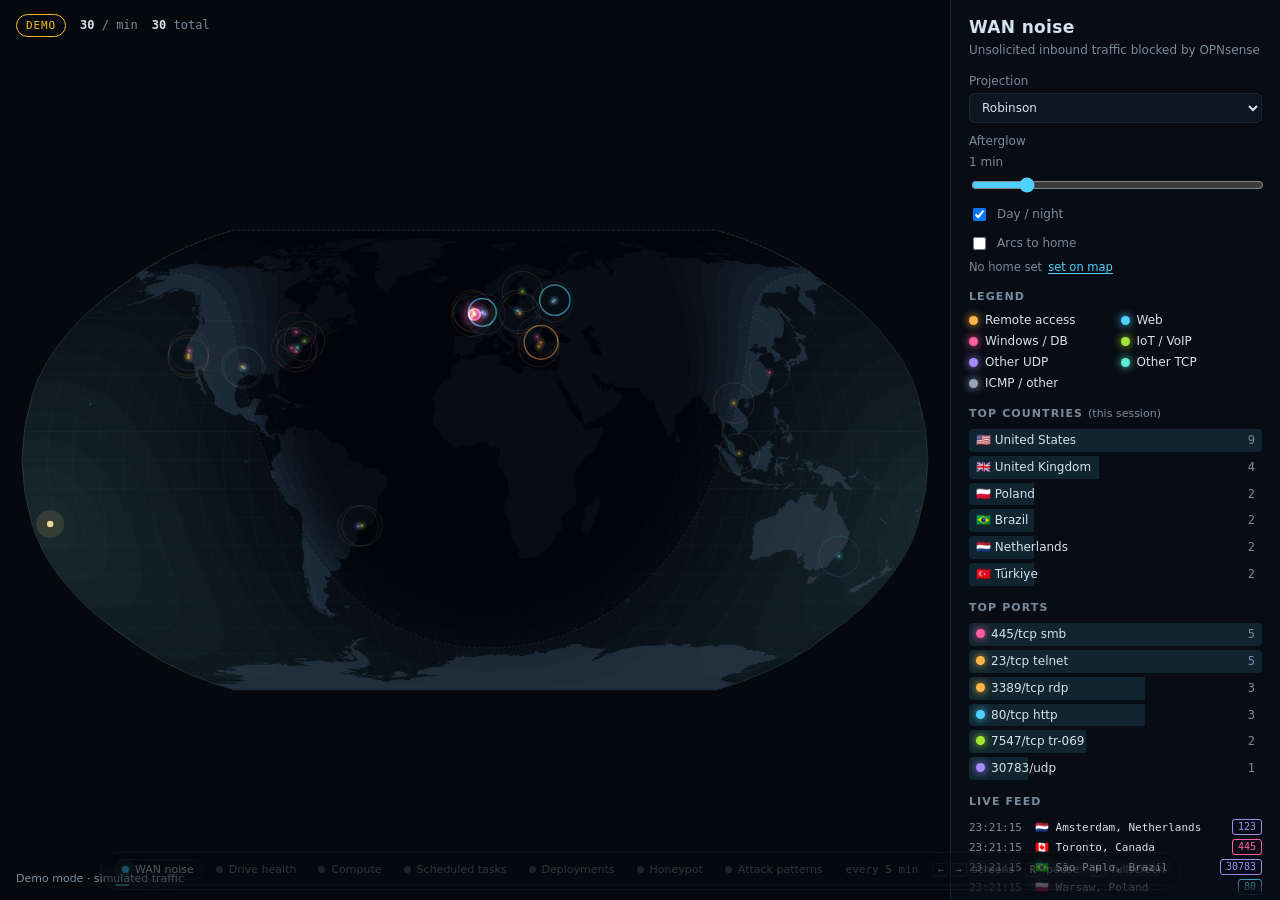
==== commit af6127bd: "Export from homelab@fbed9d5" ====
--- a/dashboard/static/index.html
+++ b/dashboard/static/index.html
@@ -133,6 +133,7 @@
           <div class="dactions"><span id="deployNote"></span><button id="deployAllBtn" type="button">Deploy all</button></div>
         </div>
       </header>
+      <div id="deployKeys"></div>
       <table class="dtable">
         <thead><tr><th>Host</th><th>Branch</th><th>Commit</th><th>Last check</th><th>Last change</th><th>Result</th><th>Git / agent</th><th></th></tr></thead>
         <tbody id="deployRows"></tbody>
--- a/dashboard/static/compute.css
+++ b/dashboard/static/compute.css
@@ -13,6 +13,7 @@
 .creasons { display: flex; flex-wrap: wrap; gap: 4px 14px; padding: 5px 14px 0; font-size: 11.5px; }
 
 .cgrid { display: grid; grid-template-columns: repeat(3, minmax(0, 1fr)); gap: 10px 16px; padding: 10px 14px 12px; }
+.cgrid.g4 { grid-template-columns: repeat(4, minmax(0, 1fr)); }   /* GPU hosts: 7 blocks in two rows */
 .blk { min-width: 0; display: flex; flex-direction: column; gap: 3px; }
 .blk .lab { font-size: 10px; text-transform: uppercase; letter-spacing: 0.1em; color: var(--muted); display: flex; gap: 8px; align-items: center; }
 .blk .lab .dim { text-transform: none; letter-spacing: 0; color: var(--muted); opacity: 0.8; white-space: nowrap; overflow: hidden; text-overflow: ellipsis; }
--- a/dashboard/static/deploy.css
+++ b/dashboard/static/deploy.css
@@ -31,3 +31,13 @@
 .progc { width: 150px; text-align: right; white-space: nowrap; }
 .dhint { color: var(--muted); font-size: 12px; line-height: 1.6; max-width: 900px; }
 .dhint code { white-space: nowrap; font-family: var(--mono); font-size: 11.5px; background: rgba(255,255,255,0.04); border: 1px solid var(--line); border-radius: 4px; padding: 1px 5px; color: var(--text); }
+
+/* a new host waiting for its GitHub deploy key */
+#deployKeys:empty { display: none; }
+#deployKeys { display: grid; gap: 10px; }
+.dkey { border: 1px solid color-mix(in srgb, var(--warn) 50%, transparent); background: color-mix(in srgb, var(--warn) 7%, transparent);
+  border-radius: 10px; padding: 12px 16px; font-size: 13px; display: grid; gap: 8px; }
+.dkey code { font-family: var(--mono); font-size: 12px; }
+.dkrow { display: flex; gap: 10px; align-items: center; }
+.dkrow .kv { flex: 1; min-width: 0; overflow-wrap: anywhere; user-select: all; background: rgba(0, 0, 0, 0.25); border-radius: 6px; padding: 6px 8px; }
+.dkrow button { font: 600 12px var(--font); color: var(--text); background: transparent; border: 1px solid var(--line); border-radius: 6px; padding: 6px 12px; cursor: pointer; }
--- a/dashboard/static/honeypot.css
+++ b/dashboard/static/honeypot.css
@@ -1,6 +1,6 @@
 /* ---------- honeypot screen ---------- */
-#honeypot { height: 100%; padding: 22px 28px 56px; display: grid; gap: 14px;
-  grid-template-columns: minmax(0, 1fr) 440px; grid-template-rows: auto auto minmax(0, 1fr) auto auto;
+#honeypot { height: 100%; overflow-y: auto; padding: 22px 28px 56px; display: grid; gap: 14px;
+  grid-template-columns: minmax(0, 1fr) 440px; grid-template-rows: auto auto minmax(330px, 1fr) auto auto;
   grid-template-areas: "head head" "stats stats" "map side" "tl side" "tops tops"; }
 #honeypot > .smart-head { grid-area: head; }
 #hpStats { grid-area: stats; display: grid; grid-template-columns: repeat(6, minmax(0, 1fr)); gap: 10px; }
@@ -23,7 +23,7 @@
 @keyframes hpPulse { from { transform: scale(1); opacity: 0.9; } to { transform: scale(3.2); opacity: 0; } }
 @media (prefers-reduced-motion: reduce) { #hpMap .pulse { animation: none; opacity: 0; } }
 
-#hpTimeline { grid-area: tl; }
+#hpTimeline { grid-area: tl; min-height: auto; }   /* never squeezed below its content when the screen scrolls */
 #hpTimeline svg { width: 100%; height: 70px; display: block; }
 #hpTimeline .b { fill: var(--accent); fill-opacity: 0.35; }
 #hpTimeline .sh { fill: var(--warn); fill-opacity: 0.9; }
@@ -74,3 +74,21 @@
 #hpTops .bars .lbl { white-space: nowrap; overflow: hidden; text-overflow: ellipsis; min-width: 0; }
 #hpTops code { font-family: var(--mono); font-size: 11px; }
 #honeypot .none { color: var(--muted); font-size: 12px; }
+
+/* Shorter or narrower screens (a laptop at 125% scaling is ~1536x740): the map keeps a usable
+   minimum height, the lists get shorter, and the screen scrolls if it still doesn't fit.
+   A 1080p wall display is unaffected. */
+@media (max-height: 950px) {
+  #honeypot { gap: 10px; padding-top: 16px; }
+  .hstat { padding: 7px 12px; }
+  .hstat .v { font-size: 19px; }
+  #hpTimeline svg { height: 48px; }
+  #hpTops .bars li:nth-child(n+6) { display: none; }
+}
+@media (max-width: 1600px) {
+  #honeypot { grid-template-columns: minmax(0, 1fr) 380px; padding-left: 20px; padding-right: 20px; }
+  #hpStats { grid-template-columns: repeat(3, minmax(0, 1fr)); }
+  #hpTops { grid-template-columns: repeat(3, minmax(0, 1fr)); }
+  #hpTops #hpCommands { grid-column: span 2; }
+  #hpFeed li { grid-template-columns: 30px 116px 58px minmax(0, 1fr); }
+}
--- a/dashboard/static/patterns.css
+++ b/dashboard/static/patterns.css
@@ -1,6 +1,6 @@
 /* ---------- attack patterns screen ---------- */
-#patterns { height: 100%; padding: 22px 28px 56px; display: grid; gap: 14px;
-  grid-template-columns: minmax(0, 1fr) 560px; grid-template-rows: auto minmax(0, 1fr) auto;
+#patterns { height: 100%; overflow-y: auto; padding: 22px 28px 56px; display: grid; gap: 14px;
+  grid-template-columns: minmax(0, 1fr) 560px; grid-template-rows: auto minmax(460px, 1fr) auto;
   grid-template-areas: "head head" "table spot" "bottom bottom"; }
 #patterns > .smart-head { grid-area: head; }
 #patterns .ppanel { background: var(--panel); border: 1px solid var(--line); border-radius: 10px; padding: 12px 14px; min-width: 0; min-height: 0; overflow: hidden; }
@@ -38,7 +38,7 @@
 #patSpot .facts div { border: 1px solid var(--line); border-radius: 8px; padding: 7px 10px; display: flex; flex-direction: column; }
 #patSpot .facts .k { font-size: 10px; text-transform: uppercase; letter-spacing: 0.08em; color: var(--muted); }
 #patSpot .facts .v { font-family: var(--mono); font-size: 15px; font-weight: 600; }
-#patSpot pre { margin: 0; font-family: var(--mono); font-size: 11.5px; line-height: 1.5; white-space: pre-wrap; word-break: break-all;
+#patSpot pre { flex-shrink: 0; margin: 0; font-family: var(--mono); font-size: 11.5px; line-height: 1.5; white-space: pre-wrap; word-break: break-all;
   background: rgba(255, 255, 255, 0.025); border: 1px solid var(--line); border-radius: 6px; padding: 8px 10px; max-height: 13.5em; overflow: hidden; }
 #patSpot .ps { color: var(--accent); }
 #patSpot .cols { display: grid; grid-template-columns: 1.1fr 1fr 1fr; gap: 14px; }
@@ -57,3 +57,24 @@
 #patUnrec .lbl { white-space: nowrap; overflow: hidden; text-overflow: ellipsis; min-width: 0; }
 #patUnrec code { font-family: var(--mono); font-size: 11px; }
 #patUnrec li { gap: 8px; }
+
+/* Shorter or narrower screens: keep the table and spotlight readable, shorten the lower lists, scroll if needed. */
+@media (max-height: 950px) {
+  #patterns { gap: 10px; padding-top: 16px; }
+  #patNew li:nth-child(n+6), #patUnrec li:nth-child(n+7) { display: none; }
+}
+@media (max-width: 1600px) {
+  #patterns { grid-template-columns: minmax(0, 1fr) 420px; padding-left: 20px; padding-right: 20px; }
+  #patTable table { font-size: 12px; }
+  #patTable th, #patTable td { padding-left: 6px; padding-right: 6px; }
+  #patTable td.lbl { min-width: 180px; }
+  #patTable .peek { max-width: 240px; }
+  #patTable th:nth-child(6), #patTable td:nth-child(6) { display: none; }   /* countries: still in the spotlight */
+  .spark { width: 60px; }
+  #patSpot .facts { gap: 6px; }
+  #patSpot .facts div { padding: 5px 8px; }
+  #patSpot .facts .v { font-size: 13px; }
+  #patSpot pre { max-height: calc(6 * 1.5em + 18px); }
+  #patSpot .cols { grid-template-columns: 1fr 1fr; }
+  #patSpot .cols > div:nth-child(3) { grid-column: span 2; }
+}
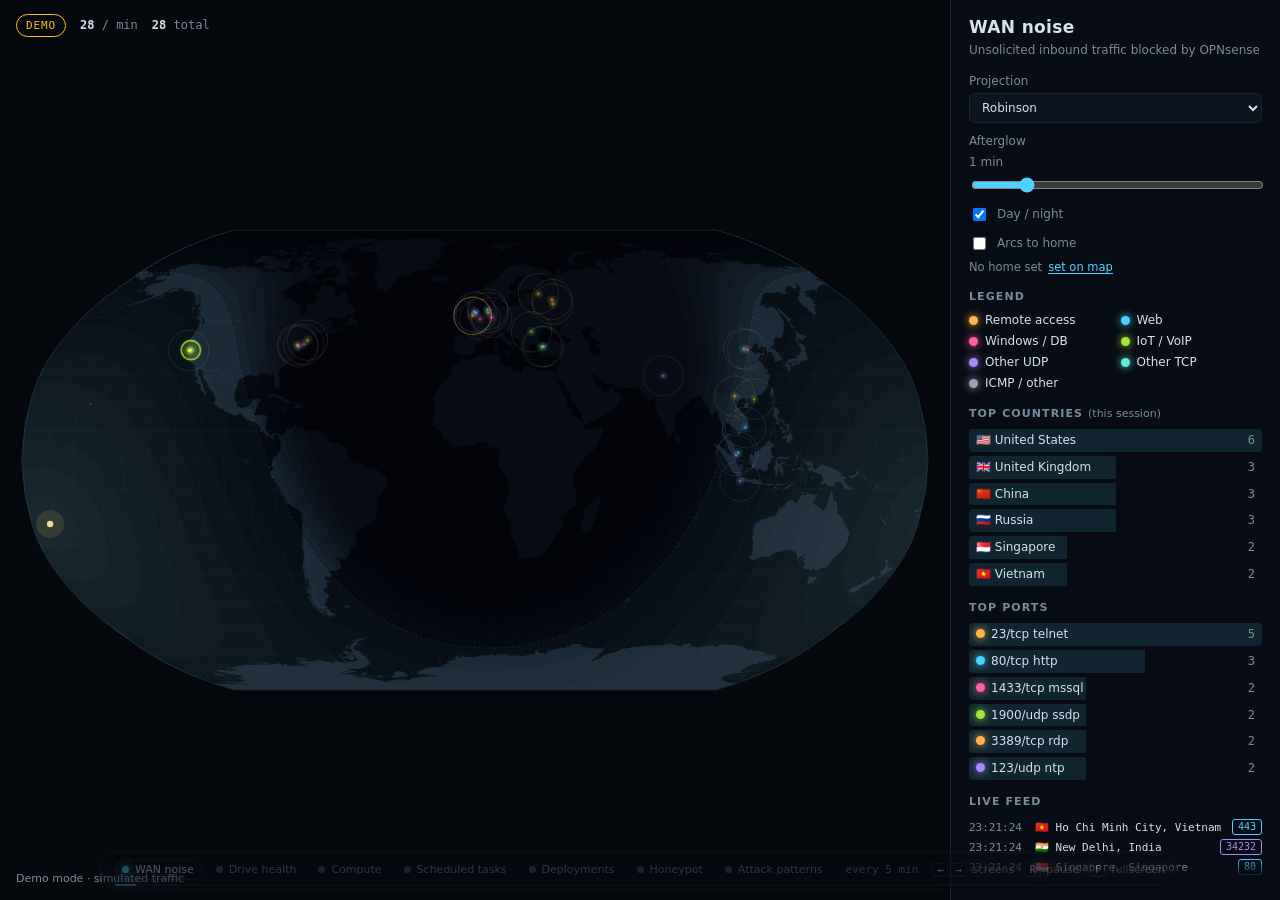
==== commit a77f407b: "Export from homelab@ae085b2" ====
--- a/dashboard/static/index.html
+++ b/dashboard/static/index.html
@@ -164,6 +164,12 @@
       <div id="hpTops">
         <div id="hpUsers"></div><div id="hpPasswords"></div><div id="hpCommands"></div><div id="hpCountries"></div><div id="hpClients"></div>
       </div>
+      <div id="hpDiag" hidden>
+        <div class="box">
+          <header><h2>Honeypot diagnostics <span class="muted" id="hpDiagSub"></span></h2><button id="hpDiagClose" title="Close (Esc)">×</button></header>
+          <div id="hpDiagBody"></div>
+        </div>
+      </div>
     </div>
   </section>
 
--- a/dashboard/static/honeypot.css
+++ b/dashboard/static/honeypot.css
@@ -92,3 +92,20 @@
   #hpTops #hpCommands { grid-column: span 2; }
   #hpFeed li { grid-template-columns: 30px 116px 58px minmax(0, 1fr); }
 }
+
+/* diagnostics view (D key or a health chip): an overlay, so the screen's layout is untouched */
+#hpSummary [data-diag] { cursor: pointer; }
+#hpDiag { position: fixed; inset: 0; z-index: 50; background: rgba(0, 0, 0, .55); display: flex; align-items: center; justify-content: center; padding: 3vh 3vw; }
+#hpDiag[hidden] { display: none; }
+#hpDiag .box { background: #0b1118; border: 1px solid var(--line); border-radius: 10px; width: min(1200px, 100%); max-height: 100%; display: flex; flex-direction: column; }
+#hpDiag header { display: flex; justify-content: space-between; align-items: center; padding: 12px 16px; border-bottom: 1px solid var(--line); }
+#hpDiag header h2 { margin: 0; font-size: 15px; }
+#hpDiag header button { background: none; border: 1px solid var(--line); color: inherit; border-radius: 6px; font-size: 18px; line-height: 1; padding: 2px 9px; cursor: pointer; }
+#hpDiagBody { overflow: auto; padding: 12px 16px 18px; }
+#hpDiagBody h3 { font-size: 12px; text-transform: uppercase; letter-spacing: .06em; color: var(--muted); margin: 16px 0 6px; }
+#hpDiagBody pre { margin: 0; padding: 10px; background: rgba(255, 255, 255, .03); border: 1px solid var(--line); border-radius: 6px; font-size: 11.5px; line-height: 1.45; white-space: pre-wrap; word-break: break-all; max-height: 40vh; overflow: auto; }
+#hpDiagBody table.facts { border-collapse: collapse; font-size: 13px; }
+#hpDiagBody table.facts th { text-align: left; font-weight: 500; color: var(--muted); padding: 3px 18px 3px 0; }
+#hpDiagBody table.facts td { padding: 3px 0; font-family: var(--mono, monospace); }
+#hpDiagBody .ok { color: var(--ok, #3fb950); }
+#hpDiagBody .bad { color: var(--crit, #f85149); }
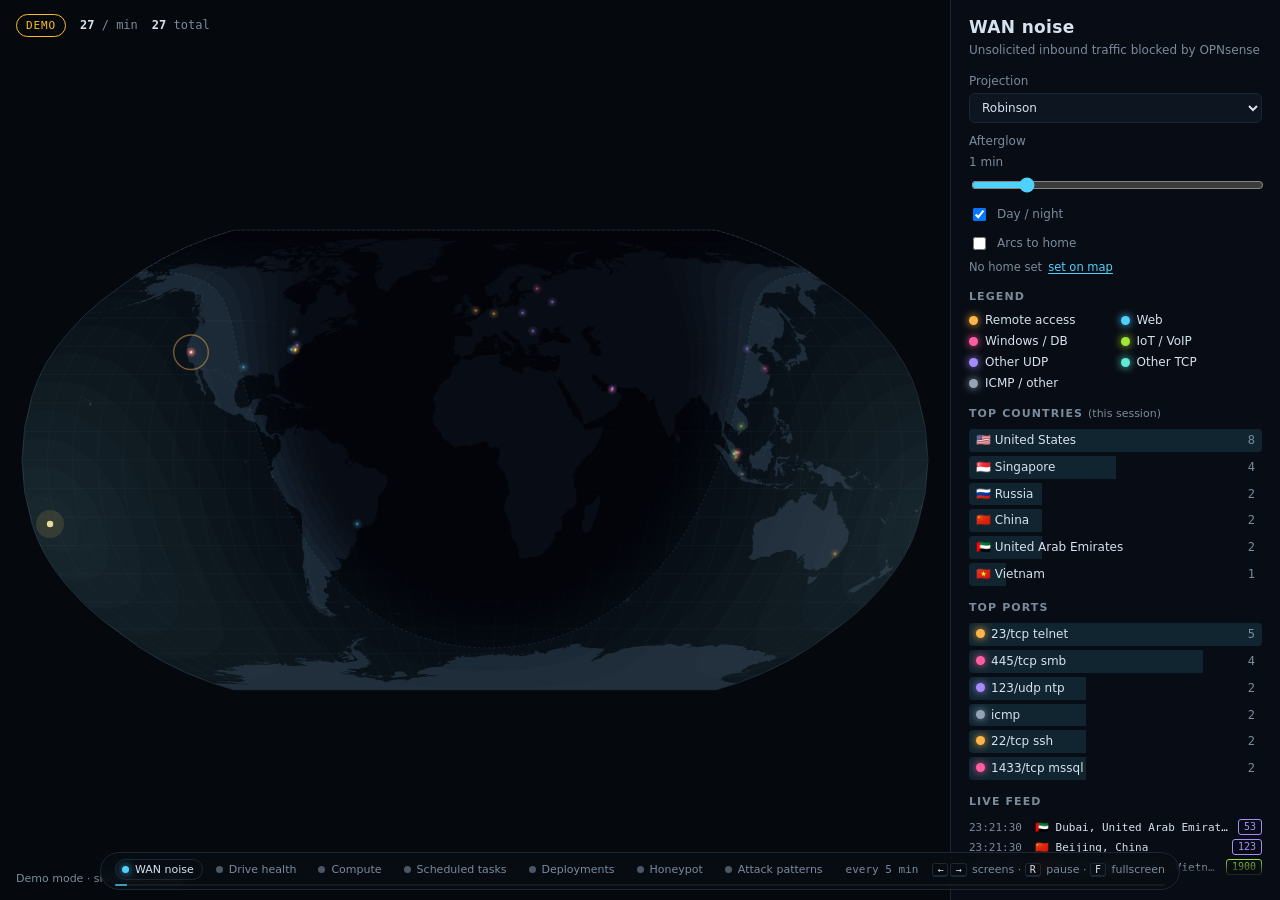
==== commit 609c2d93: "Export from homelab@1d11a34" ====
--- a/dashboard/static/index.html
+++ b/dashboard/static/index.html
@@ -152,7 +152,11 @@
           <h1>Honeypot</h1>
           <p class="sub" id="hpSub">Cowrie SSH/Telnet honeypot · last 24 h</p>
         </div>
-        <div id="hpSummary" class="chips"></div>
+        <div class="hp-head-right">
+          <div id="hpSummary" class="chips"></div>
+          <a id="hpExport" class="chip export" href="api/honeypot/export.csv" download
+             title="Every stored honeypot event (up to 30 days) as a CSV file; add ?days=N to the URL for less">&#x2913; Export events (CSV)</a>
+        </div>
       </header>
       <div id="hpStats"></div>
       <div id="hpMapWrap" class="hpanel"><svg id="hpMap" aria-label="Where attackers connect from"></svg></div>
--- a/dashboard/static/honeypot.css
+++ b/dashboard/static/honeypot.css
@@ -3,6 +3,9 @@
   grid-template-columns: minmax(0, 1fr) 440px; grid-template-rows: auto auto minmax(330px, 1fr) auto auto;
   grid-template-areas: "head head" "stats stats" "map side" "tl side" "tops tops"; }
 #honeypot > .smart-head { grid-area: head; }
+.hp-head-right { display: flex; flex-direction: column; align-items: flex-end; gap: 6px; }
+.chip.export { color: var(--accent); border-color: color-mix(in srgb, var(--accent) 45%, transparent); text-decoration: none; cursor: pointer; }
+.chip.export:hover, .chip.export:focus-visible { background: color-mix(in srgb, var(--accent) 15%, transparent); outline: none; }
 #hpStats { grid-area: stats; display: grid; grid-template-columns: repeat(6, minmax(0, 1fr)); gap: 10px; }
 .hstat { display: flex; flex-direction: column; gap: 2px; padding: 10px 14px; background: var(--panel); border: 1px solid var(--line); border-radius: 10px; min-width: 0; }
 .hstat .k { font-size: 10px; text-transform: uppercase; letter-spacing: 0.1em; color: var(--muted); }
@@ -50,6 +53,8 @@
 .tag.t-miner-hunt { color: #fdba74; }
 .tag.t-credential-access { color: var(--warn); }
 .tag.t-iot-probe { color: #5eead4; }
+.tag.t-drop-site { color: #fca5a5; }
+.tag.t-honeypot-check { color: #fde047; }
 .shell pre { margin: 5px 0 0; font-family: var(--mono); font-size: 11px; line-height: 1.45; white-space: pre; overflow: hidden; text-overflow: ellipsis; color: var(--text); }
 .shell .ps { color: var(--accent); }
 .shell .dim { color: var(--muted); }
@@ -109,3 +114,4 @@
 #hpDiagBody table.facts td { padding: 3px 0; font-family: var(--mono, monospace); }
 #hpDiagBody .ok { color: var(--ok, #3fb950); }
 #hpDiagBody .bad { color: var(--crit, #f85149); }
+#hpSessions code.ip, .hpcard code.ip { font-family: var(--mono); font-size: 0.95em; }
--- a/dashboard/static/patterns.css
+++ b/dashboard/static/patterns.css
@@ -9,7 +9,10 @@
 #patterns .none { color: var(--muted); font-size: 12px; }
 #patterns .dim { color: var(--muted); }
 
-#patTable { grid-area: table; padding: 0; }
+#patTable { grid-area: table; padding: 0; overflow-y: auto; }
+#patTable thead th { position: sticky; top: 0; background: var(--panel-solid, #0b1118); z-index: 1; }
+#patTable tbody tr { cursor: pointer; }
+#patTable tbody tr:hover td { background: rgba(255, 255, 255, 0.035); }
 #patTable table { width: 100%; border-collapse: collapse; font-size: 12.5px; }
 #patTable th { text-align: left; font-size: 10px; font-weight: 600; letter-spacing: 0.08em; text-transform: uppercase; color: var(--muted);
   padding: 10px 10px 8px; border-bottom: 1px solid var(--line); white-space: nowrap; }
@@ -22,12 +25,16 @@
 #patTable .peek { font-family: var(--mono); font-size: 10.5px; color: var(--muted); white-space: nowrap; overflow: hidden; text-overflow: ellipsis; max-width: 420px; align-self: center; }
 #patTable tr.on td { background: color-mix(in srgb, var(--accent) 8%, transparent); }
 #patTable tr.on td.rk { color: var(--accent); }
+#patTable tr.pinned td { background: color-mix(in srgb, var(--accent) 16%, transparent); }
+#patTable tr.pinned td.rk::before { content: "📌"; font-size: 10px; margin-right: 2px; }
 #patTable .chip { font-size: 10.5px; padding: 1px 7px; }
 .spark { width: 84px; height: 18px; display: block; }
 .spark rect { fill: var(--accent); opacity: 0.45; }
 .spark rect.today { opacity: 1; }
 
-#patSpot { grid-area: spot; display: flex; flex-direction: column; }
+#patSpot { grid-area: spot; display: flex; flex-direction: column; overflow-y: auto; }
+#patSpot .resume { background: none; border: 1px solid var(--line); color: var(--accent); border-radius: 6px; font-size: 11px; padding: 2px 9px; cursor: pointer; margin-left: auto; margin-right: 10px; }
+#patSpot .resume:hover { border-color: var(--accent); }
 #patSpot .spot-head { display: flex; justify-content: space-between; align-items: baseline; }
 #patSpot .fp { font-family: var(--mono); font-size: 11px; color: var(--muted); }
 #patSpot h3 { margin: 2px 0 6px; font-size: 18px; font-weight: 600; }
@@ -39,13 +46,23 @@
 #patSpot .facts .k { font-size: 10px; text-transform: uppercase; letter-spacing: 0.08em; color: var(--muted); }
 #patSpot .facts .v { font-family: var(--mono); font-size: 15px; font-weight: 600; }
 #patSpot pre { flex-shrink: 0; margin: 0; font-family: var(--mono); font-size: 11.5px; line-height: 1.5; white-space: pre-wrap; word-break: break-all;
-  background: rgba(255, 255, 255, 0.025); border: 1px solid var(--line); border-radius: 6px; padding: 8px 10px; max-height: 13.5em; overflow: hidden; }
+  background: rgba(255, 255, 255, 0.025); border: 1px solid var(--line); border-radius: 6px; padding: 8px 10px; max-height: 12em; overflow-y: auto; }
 #patSpot .ps { color: var(--accent); }
 #patSpot .cols { display: grid; grid-template-columns: 1.1fr 1fr 1fr; gap: 14px; }
 #patSpot .row { display: flex; justify-content: space-between; gap: 8px; font-size: 12px; padding: 2px 0; }
 #patSpot .row code { font-family: var(--mono); font-size: 11.5px; white-space: nowrap; overflow: hidden; text-overflow: ellipsis; }
 #patSpot .row code.bad { color: var(--crit); }
 #patSpot .row span:last-child { font-family: var(--mono); color: var(--muted); }
+#patSpot .srcs { max-height: calc(5 * 1.6em + 8px); overflow-y: auto; border: 1px solid var(--line); border-radius: 6px; padding: 2px 8px; }
+#patSpot .srcs .row { padding: 1px 0; }
+#patSpot .more { font-size: 10.5px; color: var(--muted); margin-top: 3px; }
+#patSpot h4 .muted span { white-space: nowrap; }
+#patSpot .srcs code { font-family: var(--mono); font-size: 11.5px; }
+#patNew li[data-fp] { cursor: pointer; border-radius: 4px; }
+#patNew li[data-fp]:hover { background: rgba(255, 255, 255, 0.035); }
+#patNew li.pinned { background: color-mix(in srgb, var(--accent) 16%, transparent); }
+/* thin scrollbars in the scrolling boxes */
+#patTable, #patSpot, #patSpot pre, #patSpot .srcs { scrollbar-width: thin; scrollbar-color: rgba(255, 255, 255, 0.18) transparent; }
 
 #patBottom { grid-area: bottom; display: grid; grid-template-columns: 1fr 1fr; gap: 14px; }
 #patNew { list-style: none; margin: 0; padding: 0; display: grid; gap: 4px; font-size: 12.5px; }
@@ -74,7 +91,8 @@
   #patSpot .facts { gap: 6px; }
   #patSpot .facts div { padding: 5px 8px; }
   #patSpot .facts .v { font-size: 13px; }
-  #patSpot pre { max-height: calc(6 * 1.5em + 18px); }
+  #patSpot pre { max-height: calc(7 * 1.5em + 18px); }
+  #patSpot .srcs { max-height: calc(4 * 1.6em + 8px); }
   #patSpot .cols { grid-template-columns: 1fr 1fr; }
   #patSpot .cols > div:nth-child(3) { grid-column: span 2; }
 }
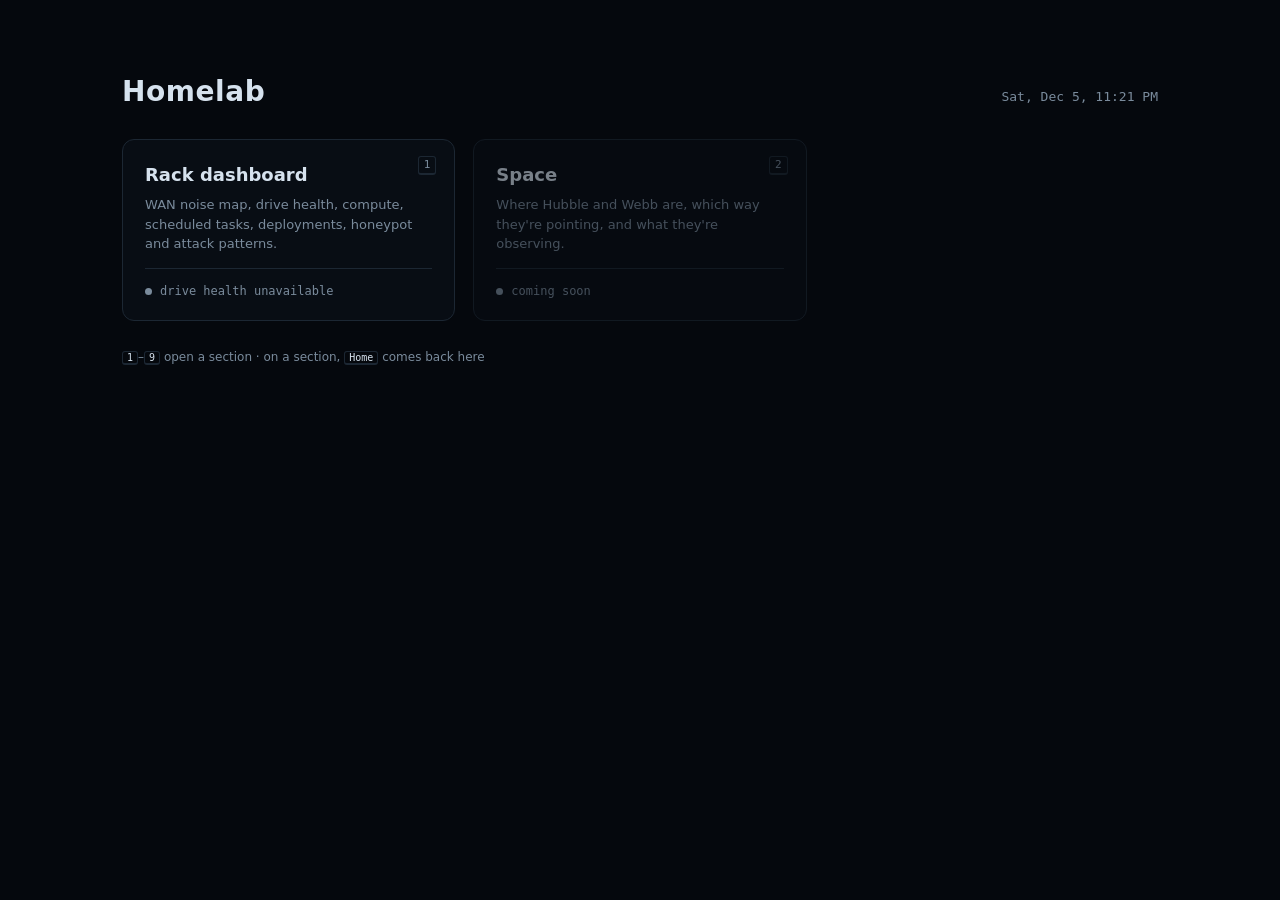
==== commit ac8a3eb6: "Export from homelab@34c40ee" ====
--- a/dashboard/static/index.html
+++ b/dashboard/static/index.html
@@ -2,226 +2,15 @@
 <html lang="en">
 <head>
 <meta charset="utf-8">
-<meta name="viewport" content="width=device-width, initial-scale=1">
-<title>Rack Dashboard</title>
-<link rel="stylesheet" href="style.css">
-<link rel="stylesheet" href="smart.css">
-<link rel="stylesheet" href="compute.css">
-<link rel="stylesheet" href="tasks.css">
-<link rel="stylesheet" href="deploy.css">
-<link rel="stylesheet" href="honeypot.css">
-<link rel="stylesheet" href="patterns.css">
+<title>Homelab</title>
+<!-- / is only a signpost. Old dashboard links always carried options (?projection=robinson,
+     ?screen=honeypot...), so a query string means the rack dashboard; a bare / means the home page.
+     Plain JS rather than a server redirect so the static demo (GitHub Pages) behaves the same. -->
+<script>
+  location.replace((location.search ? 'rack/' : 'home/') + location.search + location.hash);
+</script>
 </head>
-<body data-screen="noise">
-<div id="screens">
-
-  <!-- ===== Screen 1: WAN noise map ===== -->
-  <section class="screen active" data-id="noise" data-title="WAN noise">
-    <div id="app">
-      <main id="stage">
-        <svg id="map" aria-label="World map"></svg>
-        <canvas id="fx"></canvas>
-        <div id="hud">
-          <span id="status" class="pill">connecting…</span>
-          <span class="hud-stat"><b id="rate">0</b> / min</span>
-          <span class="hud-stat"><b id="total">0</b> total</span>
-        </div>
-        <div id="tooltip" hidden></div>
-        <div id="credit"></div>
-      </main>
-
-      <aside id="panel">
-        <header>
-          <h1>WAN noise</h1>
-          <p class="sub">Unsolicited inbound traffic blocked by OPNsense</p>
-        </header>
-
-        <section class="controls">
-          <label>Projection
-            <select id="projection"></select>
-          </label>
-          <label>Afterglow <span id="fadeLabel"></span>
-            <input id="fade" type="range" min="10" max="300" step="5">
-          </label>
-          <label class="check"><input id="dayNight" type="checkbox"> Day / night</label>
-          <label class="check"><input id="arcs" type="checkbox"> Arcs to home</label>
-          <div id="homeRow" class="hint"></div>
-        </section>
-
-        <section>
-          <h2>Legend</h2>
-          <ul id="legend"></ul>
-        </section>
-
-        <section>
-          <h2>Top countries <span class="muted">(this session)</span></h2>
-          <ol id="topCountries" class="bars"></ol>
-        </section>
-
-        <section>
-          <h2>Top ports</h2>
-          <ol id="topPorts" class="bars"></ol>
-        </section>
-
-        <section class="grow">
-          <h2>Live feed</h2>
-          <ul id="feed"></ul>
-        </section>
-
-        <footer class="keys">
-          <kbd>P</kbd> projection · <kbd>H</kbd> panel
-        </footer>
-      </aside>
-    </div>
-  </section>
-
-  <!-- ===== Screen 2: drive health (SMART) ===== -->
-  <section class="screen" data-id="smart" data-title="Drive health">
-    <div id="smart">
-      <header class="smart-head">
-        <div>
-          <h1>Drive health</h1>
-          <p class="sub">SMART data reported by each machine's agent</p>
-        </div>
-        <div id="smartSummary" class="chips"></div>
-      </header>
-      <div id="smartHosts" class="hosts"></div>
-      <p id="smartEmpty" class="empty" hidden>No reports yet. Install an agent on a machine (see <code>dashboard/agents/README.md</code>).</p>
-    </div>
-  </section>
-
-  <!-- ===== Screen 3: compute ===== -->
-  <section class="screen" data-id="compute" data-title="Compute">
-    <div id="compute">
-      <header class="smart-head">
-        <div>
-          <h1>Compute</h1>
-          <p class="sub">CPU, memory, GPU, network and disk, sampled every 10 s · charts show the last hour</p>
-        </div>
-        <div id="computeSummary" class="chips"></div>
-      </header>
-      <div id="computeHosts" class="chosts"></div>
-      <p id="computeEmpty" class="empty" hidden>No metrics yet. Agents send them every 10 seconds once updated (see <code>dashboard/agents/README.md</code>).</p>
-    </div>
-  </section>
-
-  <!-- ===== Screen 4: scheduled tasks ===== -->
-  <section class="screen" data-id="tasks" data-title="Scheduled tasks">
-    <div id="tasks">
-      <header class="smart-head">
-        <div>
-          <h1>Scheduled tasks</h1>
-          <p class="sub">Tasks in the <code>\Homelab\</code> folder of Task Scheduler on each host · mirror jobs report their own results</p>
-        </div>
-        <div id="tasksSummary" class="chips"></div>
-      </header>
-      <div id="tasksList"></div>
-      <p id="tasksEmpty" class="empty" hidden>No scheduled tasks reported yet. Mirror jobs are defined in <code>backups/tasks.json</code> and created by Deploy all (see <code>backups/README.md</code>).</p>
-    </div>
-  </section>
-
-  <!-- ===== Screen 5: deployments ===== -->
-  <section class="screen" data-id="deploy" data-title="Deployments">
-    <div id="deploy">
-      <header class="smart-head">
-        <div>
-          <h1>Deployments</h1>
-          <p class="sub">Each host pulls <code>main</code> by itself (optiplex-management every 2 min, the others every 15 min). Deploy all makes them all do it now.</p>
-        </div>
-        <div class="dhead-right">
-          <div id="deploySummary" class="chips"></div>
-          <div class="dactions"><span id="deployNote"></span><button id="deployAllBtn" type="button">Deploy all</button></div>
-        </div>
-      </header>
-      <div id="deployKeys"></div>
-      <table class="dtable">
-        <thead><tr><th>Host</th><th>Branch</th><th>Commit</th><th>Last check</th><th>Last change</th><th>Result</th><th>Git / agent</th><th></th></tr></thead>
-        <tbody id="deployRows"></tbody>
-      </table>
-      <p id="deployEmpty" class="empty" hidden>No hosts reporting yet.</p>
-      <p class="dhint">Hosts pick a deploy request up within 10 s and finish within about a minute. From a terminal:
-        <code>curl -X POST -H 'X-Rack-Deploy: 1' http://optiplex-management.home.arpa:8080/api/deploy</code></p>
-    </div>
-  </section>
-
-  <!-- ===== Screen 6: honeypot ===== -->
-  <section class="screen" data-id="honeypot" data-title="Honeypot">
-    <div id="honeypot">
-      <header class="smart-head">
-        <div>
-          <h1>Honeypot</h1>
-          <p class="sub" id="hpSub">Cowrie SSH/Telnet honeypot · last 24 h</p>
-        </div>
-        <div class="hp-head-right">
-          <div id="hpSummary" class="chips"></div>
-          <a id="hpExport" class="chip export" href="api/honeypot/export.csv" download
-             title="Every stored honeypot event (up to 30 days) as a CSV file; add ?days=N to the URL for less">&#x2913; Export events (CSV)</a>
-        </div>
-      </header>
-      <div id="hpStats"></div>
-      <div id="hpMapWrap" class="hpanel"><svg id="hpMap" aria-label="Where attackers connect from"></svg></div>
-      <div id="hpTimeline" class="hpanel"></div>
-      <div id="hpSide">
-        <div class="hpanel"><h2>Recent shell sessions <span class="muted">· what they typed</span></h2><div id="hpShells"></div></div>
-        <div class="hpanel"><h2>Live feed</h2><ul id="hpFeed"></ul></div>
-      </div>
-      <div id="hpTops">
-        <div id="hpUsers"></div><div id="hpPasswords"></div><div id="hpCommands"></div><div id="hpCountries"></div><div id="hpClients"></div>
-      </div>
-      <div id="hpDiag" hidden>
-        <div class="box">
-          <header><h2>Honeypot diagnostics <span class="muted" id="hpDiagSub"></span></h2><button id="hpDiagClose" title="Close (Esc)">×</button></header>
-          <div id="hpDiagBody"></div>
-        </div>
-      </div>
-    </div>
-  </section>
-
-  <!-- ===== Screen 7: attack patterns ===== -->
-  <section class="screen" data-id="patterns" data-title="Attack patterns">
-    <div id="patterns">
-      <header class="smart-head">
-        <div>
-          <h1>Attack patterns</h1>
-          <p class="sub">Honeypot shell sessions over 30 days, grouped by the script they ran (URLs, file names and keys normalized) · summaries are rule-based</p>
-        </div>
-        <div id="patSummary" class="chips"></div>
-      </header>
-      <div id="patTable" class="ppanel">
-        <table>
-          <thead><tr><th>#</th><th>Pattern</th><th class="n">24 h</th><th class="n">30 d</th><th class="n">IPs</th><th class="n">Countries</th><th>Spread</th><th class="n">First seen</th><th class="n">Last seen</th><th>14 days</th></tr></thead>
-          <tbody id="patRows"></tbody>
-        </table>
-      </div>
-      <div id="patSpot" class="ppanel"></div>
-      <div id="patBottom">
-        <div class="ppanel"><h2>New in the last 24 h</h2><ul id="patNew"></ul></div>
-        <div class="ppanel"><h2>Unrecognized commands <span class="muted">· no rule matched yet: candidates for new rules</span></h2><ol id="patUnrec" class="bars"></ol></div>
-      </div>
-    </div>
-  </section>
-
-</div>
-
-<!-- slideshow controls -->
-<nav id="rotator" aria-label="Screens">
-  <div id="dots"></div>
-  <span id="rotState" class="rot-state"></span>
-  <span class="rot-keys"><kbd>←</kbd><kbd>→</kbd> screens · <kbd>R</kbd> pause · <kbd>F</kbd> fullscreen</span>
-  <div id="progress"><div id="progressFill"></div></div>
-</nav>
-
-<script src="vendor/d3.min.js"></script>
-<script src="vendor/d3-geo-projection.min.js"></script>
-<script src="vendor/topojson-client.min.js"></script>
-<script src="transition.js"></script>
-<script src="screens.js"></script>
-<script src="noise.js"></script>
-<script src="smart.js"></script>
-<script src="compute.js"></script>
-<script src="tasks.js"></script>
-<script src="deploy.js"></script>
-<script src="honeypot.js"></script>
-<script src="patterns.js"></script>
+<body>
+<noscript><p><a href="home/">Home</a> · <a href="rack/">Rack dashboard</a></p></noscript>
 </body>
 </html>
